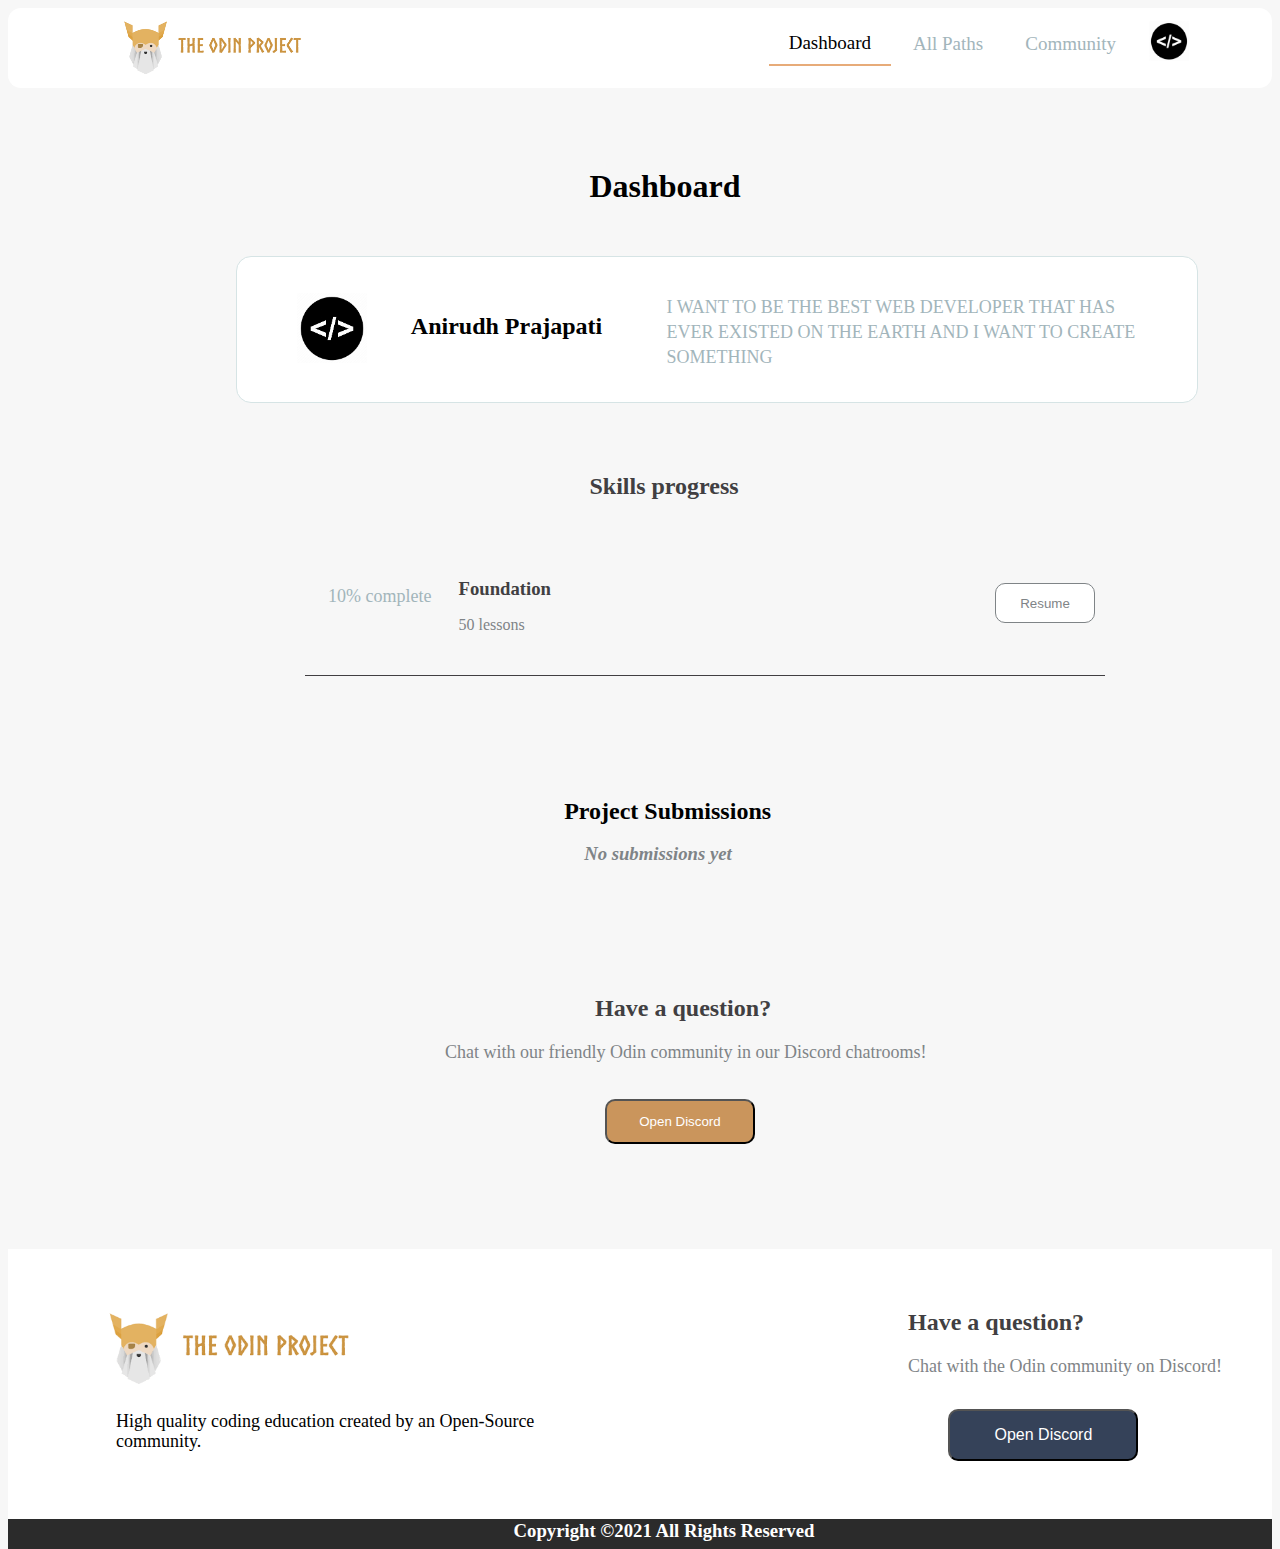
==== index.html @ d66a29d2 "Initial Draft of Clone of The Odin Project" ====
<!DOCTYPE html>
<html lang="en" dir="ltr">
  <head>
    <meta charset="utf-8">
    <link rel="stylesheet" href="styles.css">
    <title>The Odin Project</title>
  </head>
  <body>
    <div class="navigation">
      <img class ="odin-image" src="[data-uri]"
      alt="the odin project image link">
      <div>
        <table class="drop-down">
          <tr>
            <td class="drop-down-options one"><a href="index.html" style="color:black;">Dashboard</a></td>
            <td class="drop-down-options two"><a href="all_paths.html">All Paths</a></td>
            <td class="drop-down-options three"><a href="https://discord.com/invite/fbFCkYabZB">Community</a></td>
            <td class="drop-down-options-four"><img class="four" src="[data-uri]" alt="image-icon"></td>
          </tr>
        </table>
      </div>
    </div>

    <div class="body_project">
      <h1 class="dashboard">Dashboard</h1>
      <br>
      <div class="profile-info">
        <div class="profile-image">
          <img class="profile-image-icon" src="[data-uri]" alt="image-icon">
        </div>
        <h2 class="Name">Anirudh Prajapati</h2>
        <p style="line-height: 25px; position:relative; bottom:10px;"> I WANT TO BE THE BEST WEB DEVELOPER THAT HAS EVER EXISTED ON THE EARTH AND I WANT TO CREATE SOMETHING</p>
      </div>


      <div class="skill">
        <h2 class="skill-progress">Skills progress</h2>
        <div class="progress">
          <table class="progress-table">
            <tr>
              <td><p>10% complete</p></td>
              <td>
                <table class="progress-table-2">
                  <tr>
                    <td><h3 style="margin-bottom: 12px;">Foundation</h3></td>
                  </tr>
                  <tr>
                    <td style="color:#7F8487;">50 lessons</td>
                  </tr>
                </table>
              </td>
            </tr>
          </table>
          <a href="all_paths.html"><button class="resume-button" type="button" name="resume-button">Resume</button></a>
        </div>
      </div>
    </div>




    <div class="project-submission">
      <h2 style="margin-bottom:0;">Project Submissions</h2>
      <br>
      <h3 style="margin-top:0;padding-left: 20px; color:#7F8487;"><em>No submissions yet</em></h3>
    </div>



    <div class="question">
      <h2 style="padding-left:170px; color:#413F42;">Have a question?</h2>
      <p style="color:#7F8487;">Chat with our friendly Odin community in our Discord chatrooms!</p>
      <br></br>
      <br>
      <a href="https://discord.com/invite/fbFCkYabZB"><button class="open-discord-button" type="button" name="open-discord-button">Open Discord</button></a>
    </div>
  </body>
  <footer>
    <div class="footer-end">
      <div class="footer-end-left-flex" style="display: flex;flex-direction:column-reverse;justify-content:space-between;">
        <p style="color: black; margin-left:28px; line-height: 20px;">High quality coding education created by an Open-Source community.</p>
        <a href="index.html"><img class="odin-image-footer" src="[data-uri]" alt="odin-image-footer"></a>

      </div>
      <div class="question-footer" style="margin-top: 40px; padding-right: 50px;">
        <h2 style=" color:#413F42;">Have a question?</h2>
        <p style="color:#7F8487; margin-left:0;">Chat with the Odin community on Discord!</p>
        <br></br>
        <br>
        <a href="https://discord.com/invite/fbFCkYabZB"><button class="open-discord-button-footer" type="button" name="open-discord-button">Open Discord</button></a>
      </div>
    </div>
    <div class="copyright-footer">
      <h3 style="height: 10px;position: absolute; left:40%; bottom:0;">Copyright ©2021 All Rights Reserved</h3>
    </div>
  </footer>
</html>
---- styles.css ----
body{
  background-color: #F7F7F7;
}
.navigation{
  position: relative;
  height: 80px;
  background-color: white;
  border-radius: 13px;
  margin: 0;
}
.drop-down{
  display: inline-block;
  position: absolute;
  right: 50px;
  margin-top: 10px;
  margin-right: 30px;
}
.drop-down-options{
  padding: 20px;
  font-size: 19px;
  color: #A2B5BB;
  margin-bottom: 0;
  padding-bottom: 0;
  padding-top: 2px;
}
.two:hover,.three:hover{
  border-bottom: solid 2px #D6E4E5;
  transition-duration: 0.5s;
}

a{
  text-decoration: none;
  color: #A2B5BB;
}
a:hover{
  color: black;
  transition-duration: 0.5s;
}
.one{
  color: black;
  border-bottom: solid 2px #E7AB79;
}
.odin-image{
  height: 60px;
  width: 200px;
  display: inline-block;
  position: absolute;
  left: 100px;
  top: 10px;
}












h1{
  margin: 80px 46%;
}
.body_project{
  position: relative;
  height: 400px;
}
.dashboard{
  display: block;
  position: absolute;
}
.profile-image-icon{
  display: inline-block;
  height: 70px;
  width: 70px;
  padding-left: 30px;
  padding-right: 0;
  padding-top: 6px;
}
.Name{
  display: inline;
  padding-top: 6px;
}
p{
  display: inline;
  font-size: 18px;
  padding-top: 0;
  margin-left: 20px;
  width: 500px;
  color: #A2B5BB;
}

.profile-info{
  width: 900px;
  height: 85px;
  display: flex;
  justify-content: space-between;
  position: relative;
  top: 150px;
  left: 18%;
  background-color: white;
  padding: 30px;
  border: solid 1px;
  border-color:#D6E4E5;
  border-radius: 15px;
}


.skill{
  position: relative;
  top: 200px;
  height: 100px;
  color: #413F42;
}
.skill-progress{
  display: block;
  position: absolute;
  top: 20px;
  margin: 0 46%;
  width: 200px;
}
.four{
  height: 40px;
  width: 40px;
  padding-left: 10px;
}
.progress{
  display: flex;
  justify-content: space-between;
  position: absolute;
  width: 800px;
  top:100px;
  left:23.5%;
  padding-bottom: 35px;
  border-bottom: solid 1px;
  border-color: #413F42;
}
.progress-table-2{
  padding-left: 20px;
}
.resume-button{
  height: 40px;
  width: 100px;
  position: absolute;
  top: 25%;
  right: 10px;
  border: solid 1px;
  border-color: #7F8487;
  border-radius: 10px;
  background-color: white;
  color: #7F8487;
}
.resume-button:hover{
  background-color: #EEEEEE;
  color: black;
  transition-duration: 0.5s;
}





.project-submission{
  position: relative;
  top: 290px;
  left: 44%;
  width: 400px;
}






.question{
  position: relative;
  top: 400px;
  width: 550px;
  left: 33%;
}
.open-discord-button{
  position: absolute;
  left: 32.7%;
  color: white;
  background-color: #CA955C;
  height: 45px;
  width: 150px;
  border-radius: 10px;
}
.open-discord-button:hover{
  background-color: #876445;
  transition-duration: 0.5s;
}





footer{
  position: relative;
  top: 550px;
  background-color: white;
  height: 300px;
}
.footer-end{
  display: flex;
  justify-content: space-between;
}
.footer-end-left-flex{
  margin-top: 60px;
  margin-left: 80px;
}
.odin-image-footer{
  /* position: absolute;
  top: 40px;
  left: 70px; */
  width: 270px;
  height:80px;
}
.open-discord-button-footer{
  font-size: 16px;
  position: absolute;
  top: 160px;
  left: 74.4%;
  color: white;
  background-color: #354259;
  height: 52px;
  width: 190px;
  border-radius: 10px;
}
.open-discord-button-footer:hover{
  background-color: black;
  transition-duration: 0.5s;
}
.copyright-footer{
  width:100%;
  height:30px;
  position:relative;
  top: 50px;
  background-color:#2B2B2B;
  color:white;
}
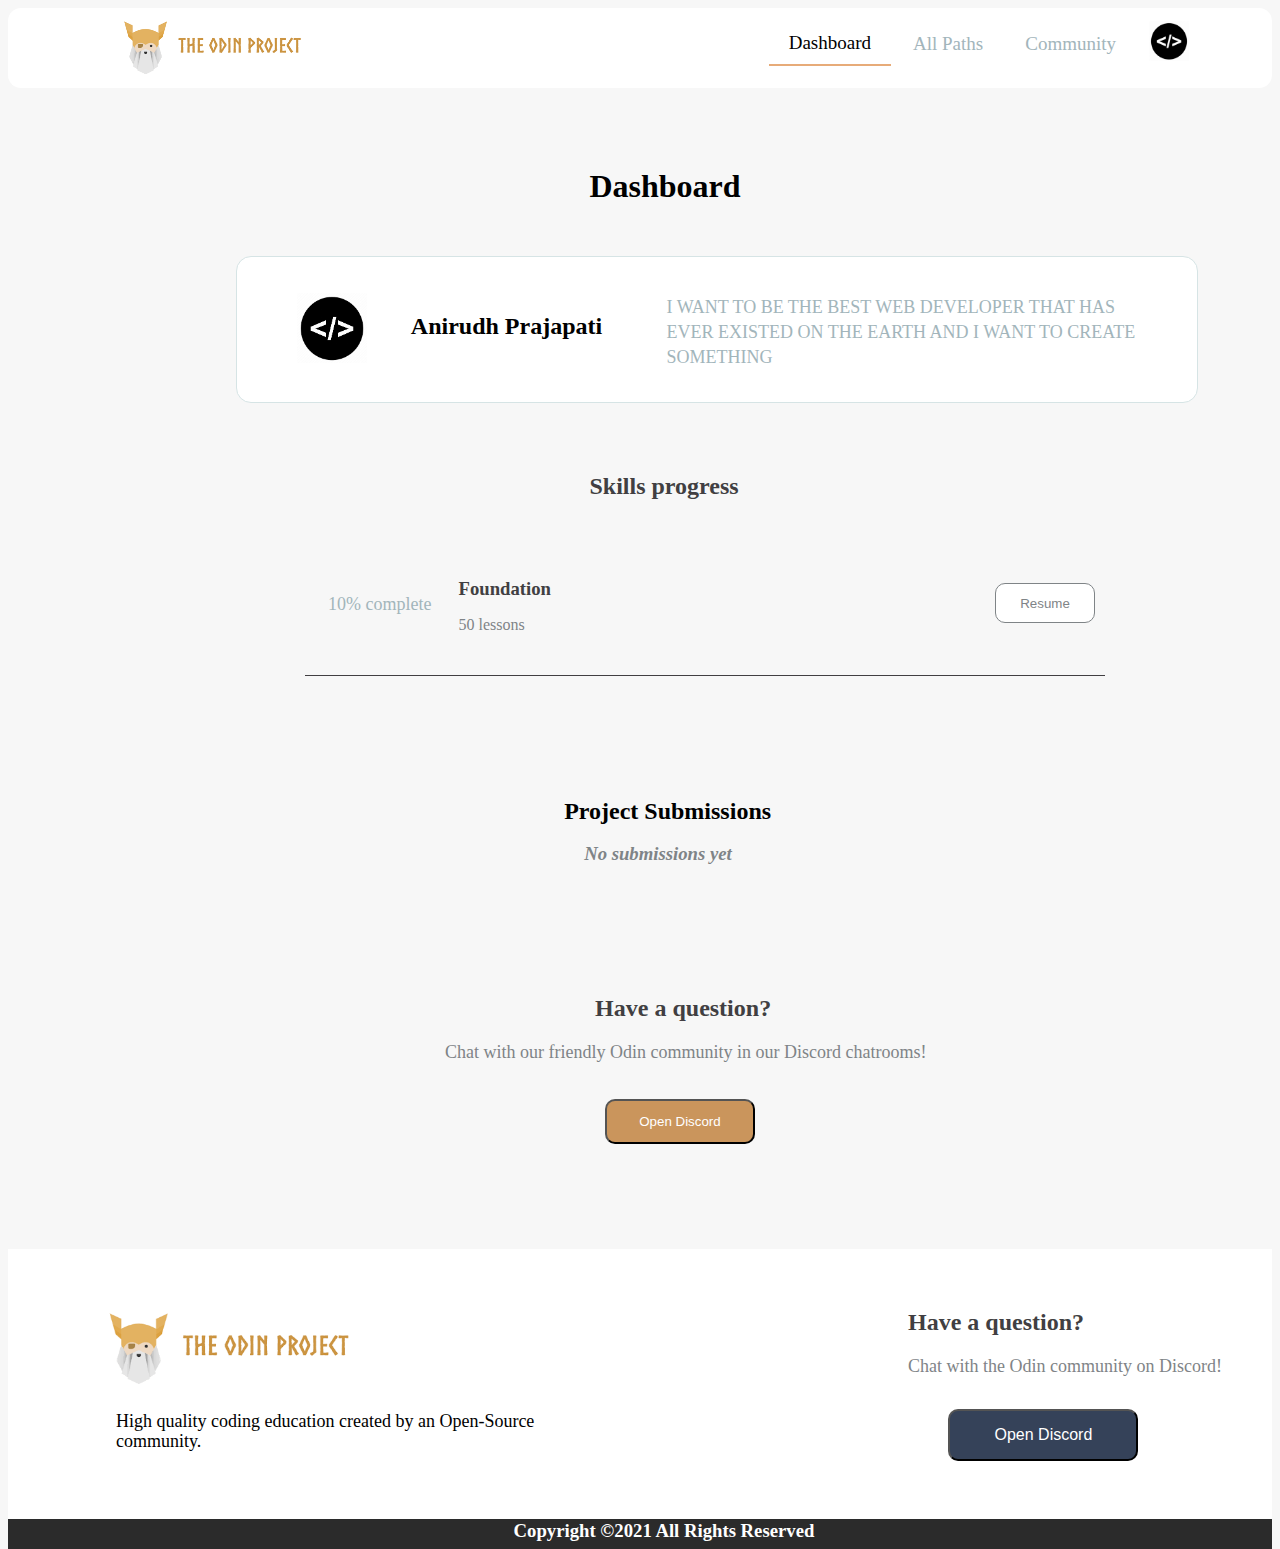
==== commit 35798150: "realigned "10% complete" Text" ====
--- a/index.html
+++ b/index.html
@@ -38,7 +38,7 @@
         <div class="progress">
           <table class="progress-table">
             <tr>
-              <td><p>10% complete</p></td>
+              <td style="padding-top: 17px;"><p>10% complete</p></td>
               <td>
                 <table class="progress-table-2">
                   <tr>
